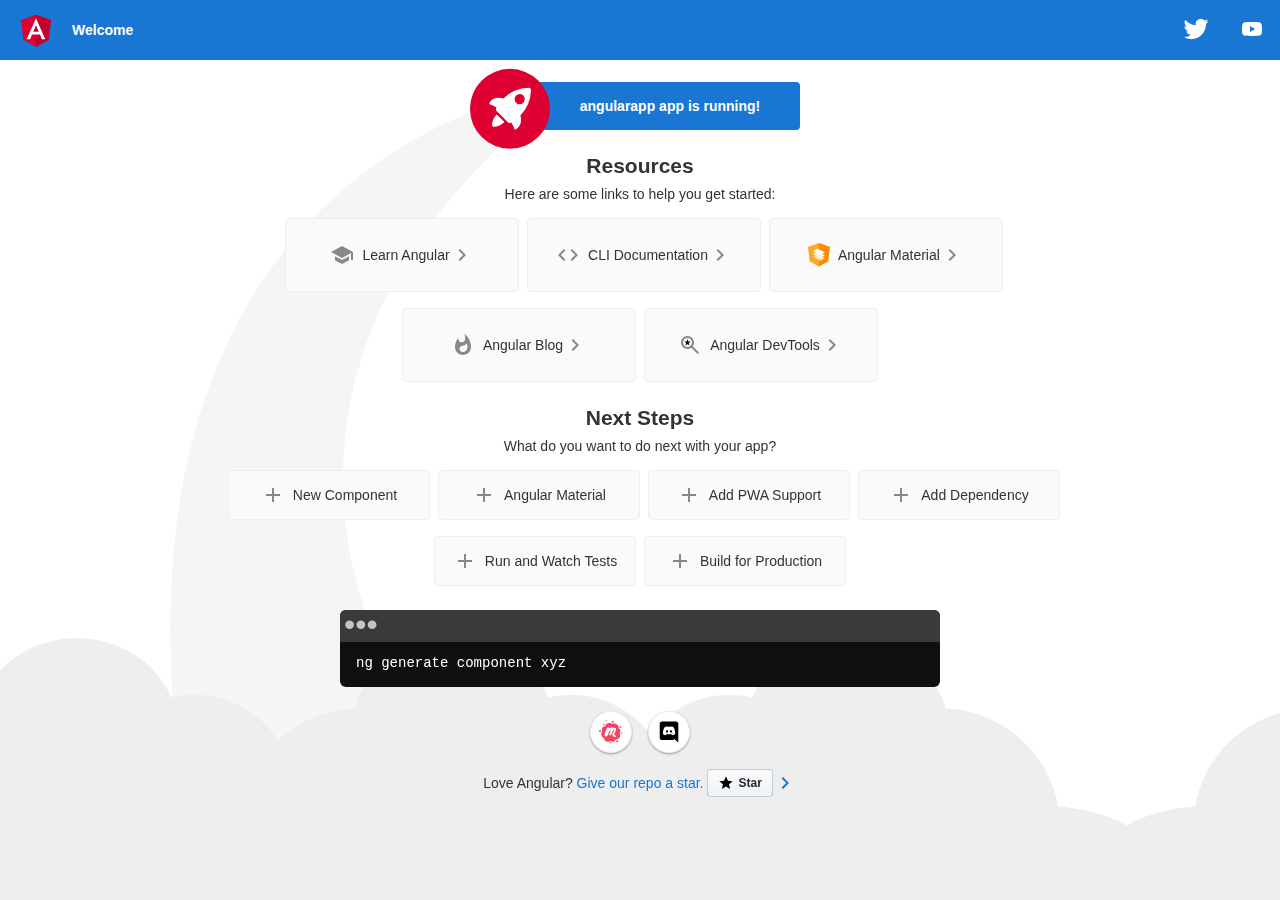
==== angular/index.html @ 90a1f774 "angular new name" ====
<!doctype html>
<html lang="en" data-critters-container>
<head>
  <meta charset="utf-8">
  <title>Angularapp</title>
  <base href="https://siusivilla.github.io/angularapp/">
  <meta name="viewport" content="width=device-width, initial-scale=1">
  <link rel="icon" type="image/x-icon" href="favicon.ico">
<link rel="stylesheet" href="styles.ef46db3751d8e999.css"></head>
<body>
  <app-root></app-root>
<script src="runtime.2d99e508040b4ce1.js" type="module"></script><script src="polyfills.c9ea47c86d4f4391.js" type="module"></script><script src="main.08a5e131f82251d1.js" type="module"></script></body>
</html>
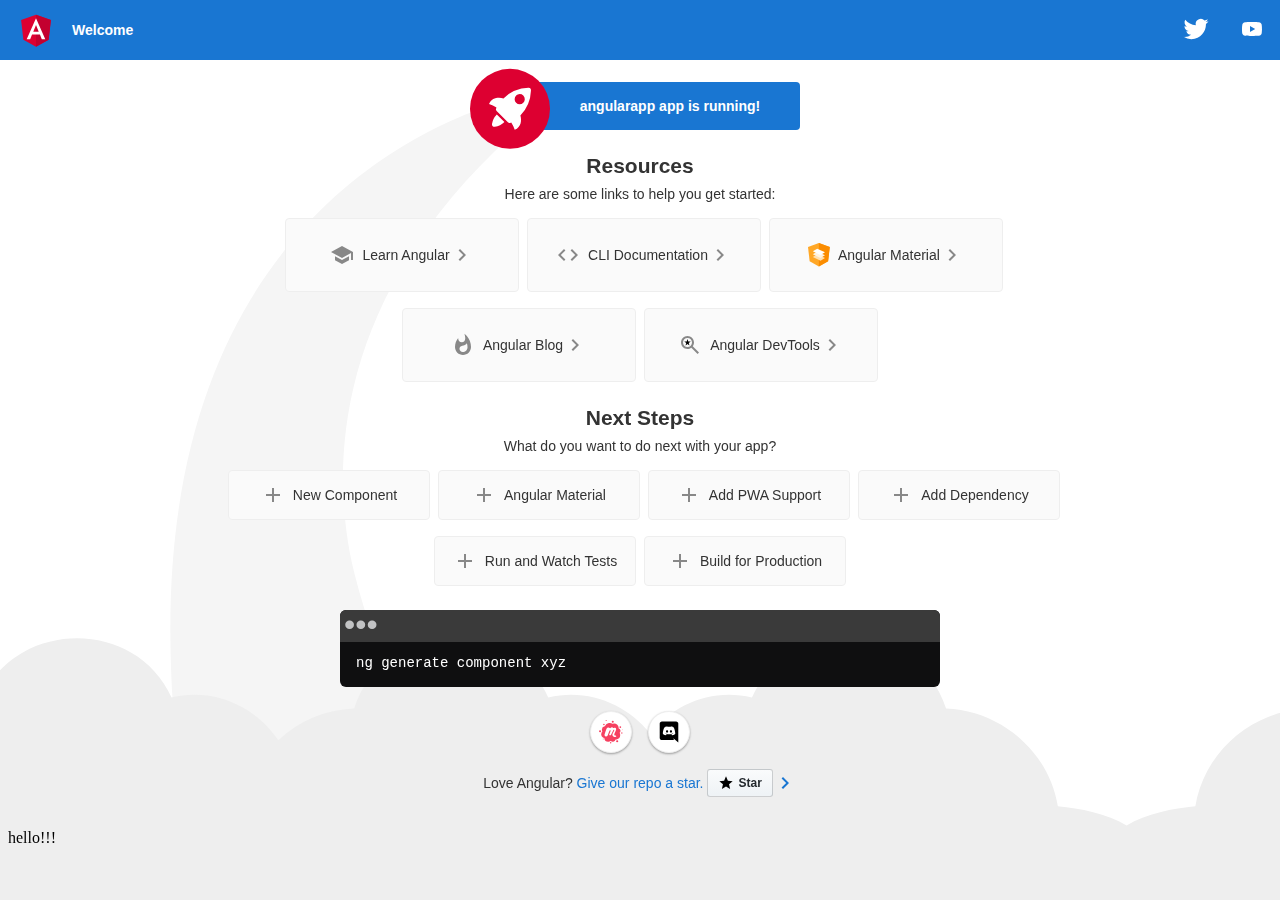
==== commit 7bcbf83e: "Update index.html" ====
--- a/angular/index.html
+++ b/angular/index.html
@@ -9,5 +9,6 @@
 <link rel="stylesheet" href="styles.ef46db3751d8e999.css"></head>
 <body>
   <app-root></app-root>
+  <p>hello!!!</p>
 <script src="runtime.2d99e508040b4ce1.js" type="module"></script><script src="polyfills.c9ea47c86d4f4391.js" type="module"></script><script src="main.08a5e131f82251d1.js" type="module"></script></body>
 </html>
